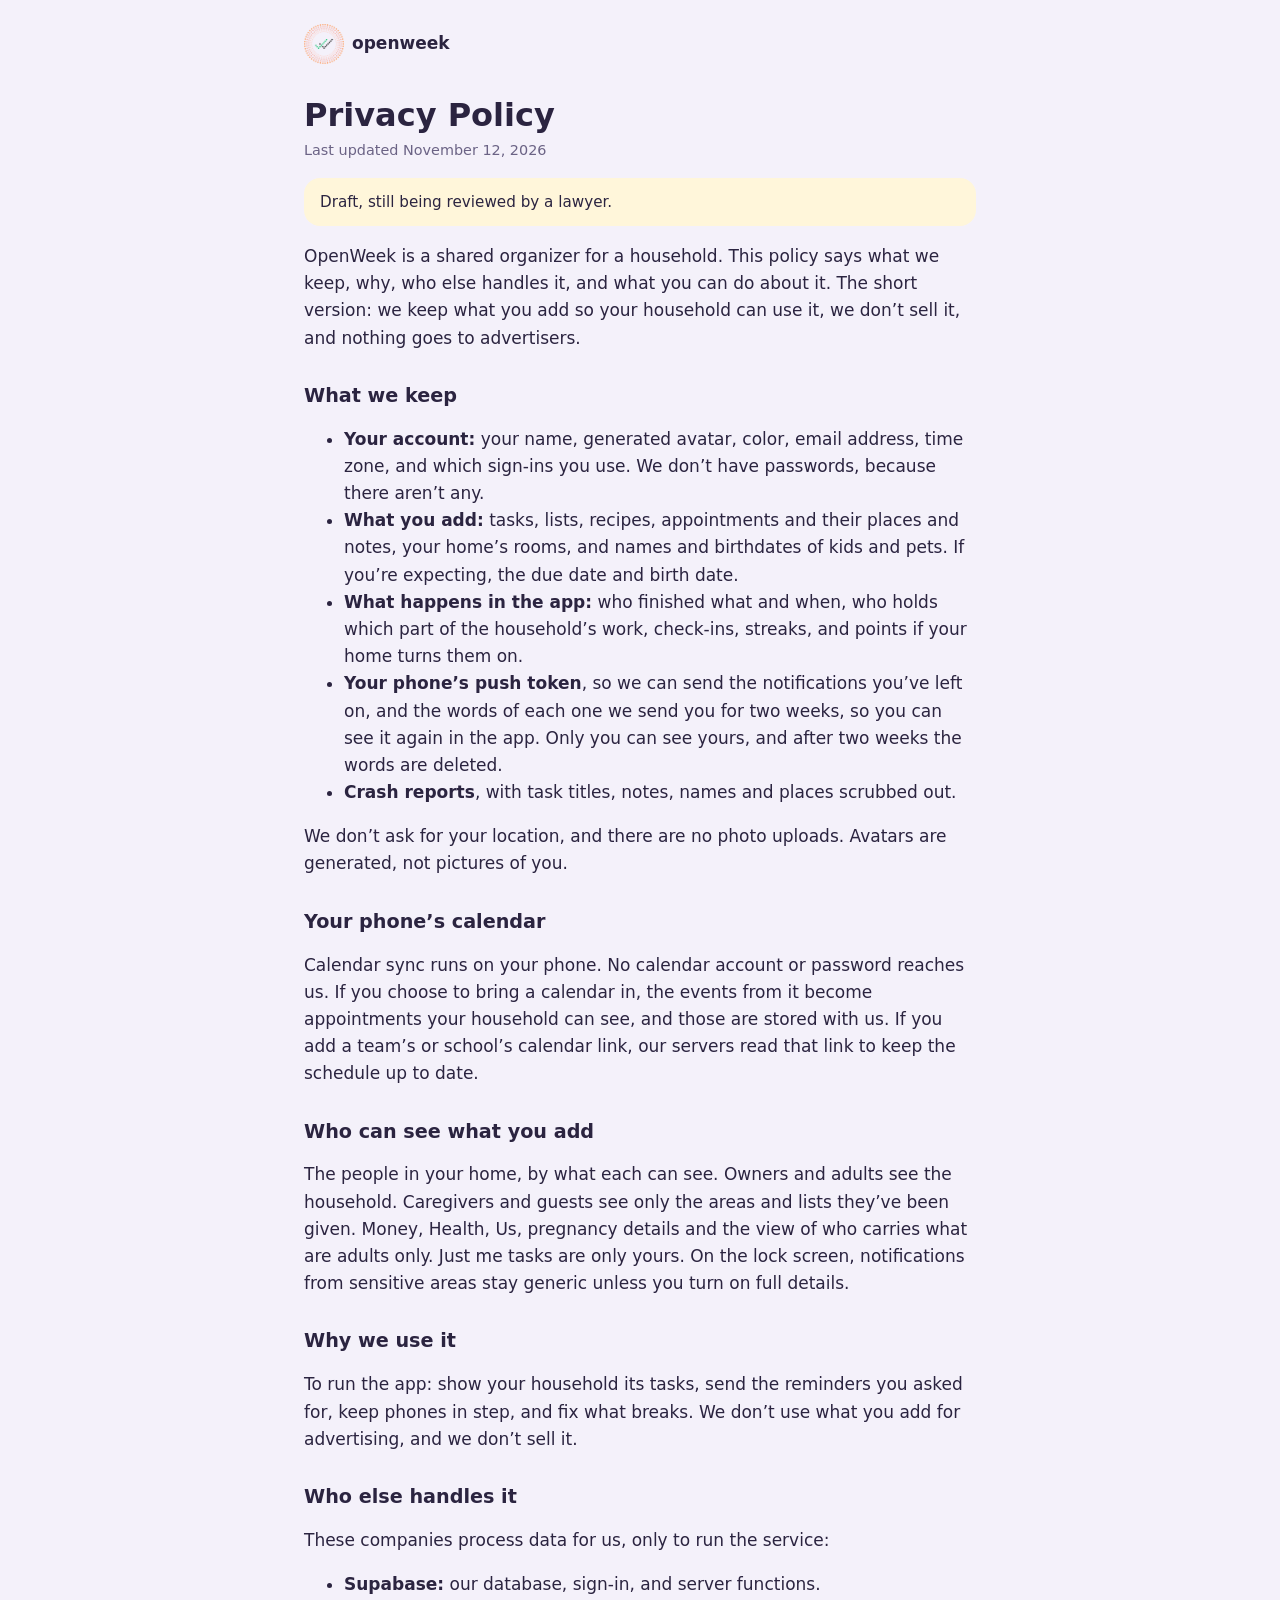
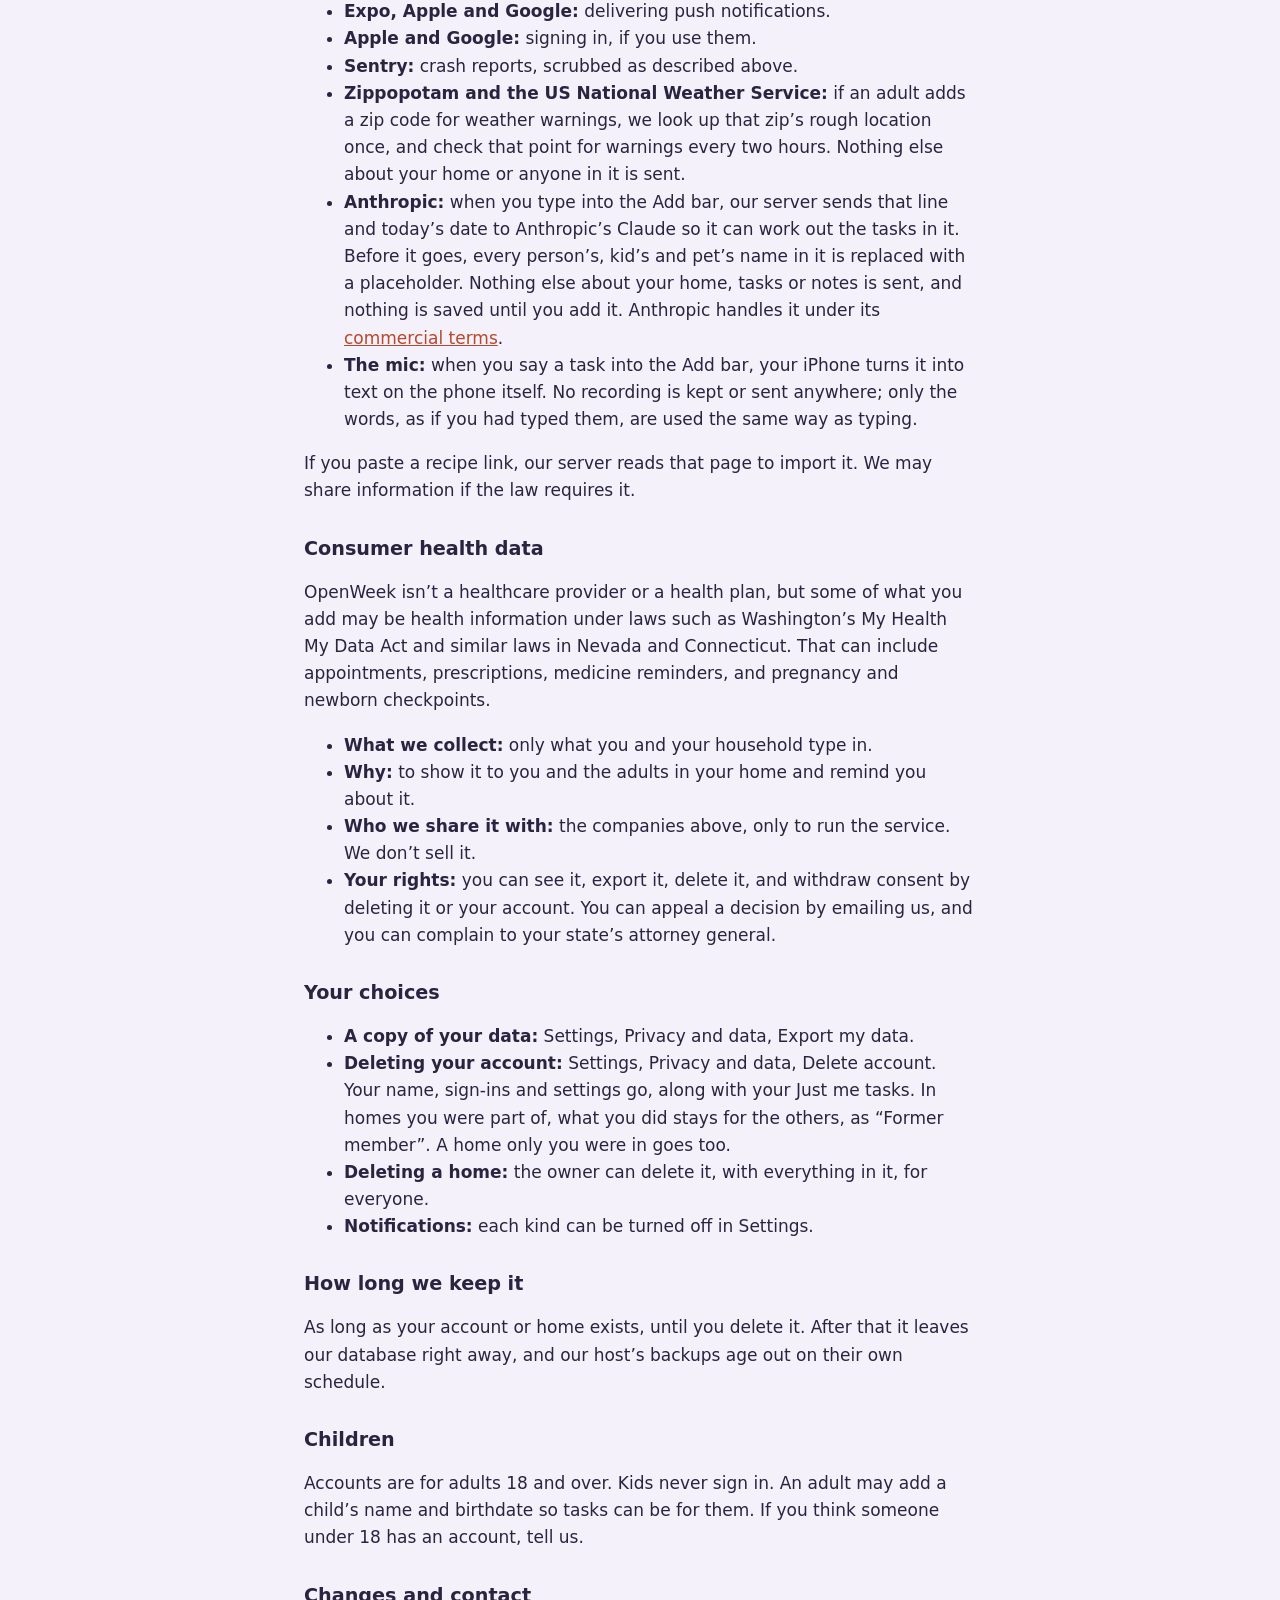
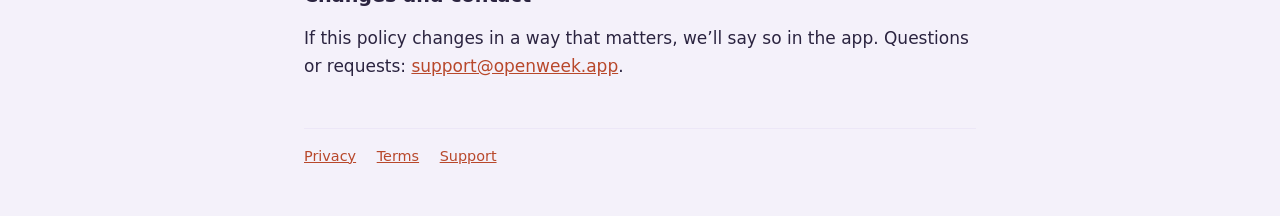
==== privacy.html @ ff708a14 "Publish the OpenWeek pages Co-Authored-By: Claude Opus 5.5 <noreply@anthropic.com>" ====
<!doctype html>
<html lang="en">
  <head>
    <meta charset="utf-8" />
    <meta name="viewport" content="width=device-width, initial-scale=1" />
    <title>Privacy · OpenWeek</title>
    <link rel="stylesheet" href="style.css" />
  </head>
  <body>
    <main>
      <header>
        <a href="./"><img src="logo.png" alt="" />openweek</a>
      </header>
      <h1>Privacy Policy</h1>
      <p class="updated">Last updated November 12, 2026</p>
      <p class="draft">Draft, still being reviewed by a lawyer.</p>

      <p>
        OpenWeek is a shared organizer for a household. This policy says what we keep, why, who else
        handles it, and what you can do about it. The short version: we keep what you add so your
        household can use it, we don’t sell it, and nothing goes to advertisers.
      </p>

      <h2>What we keep</h2>
      <ul>
        <li>
          <strong>Your account:</strong> your name, generated avatar, color, email address, time zone,
          and which sign-ins you use. We don’t have passwords, because there aren’t any.
        </li>
        <li>
          <strong>What you add:</strong> tasks, lists, recipes, appointments and their places and
          notes, your home’s rooms, and names and birthdates of kids and pets. If you’re expecting, the
          due date and birth date.
        </li>
        <li>
          <strong>What happens in the app:</strong> who finished what and when, who holds which part of
          the household’s work, check-ins, streaks, and points if your home turns them on.
        </li>
        <li>
          <strong>Your phone’s push token</strong>, so we can send the notifications you’ve left on, and
          the words of each one we send you for two weeks, so you can see it again in the app. Only
          you can see yours, and after two weeks the words are deleted.
        </li>
        <li>
          <strong>Crash reports</strong>, with task titles, notes, names and places scrubbed out.
        </li>
      </ul>
      <p>
        We don’t ask for your location, and there are no photo uploads. Avatars are generated, not
        pictures of you.
      </p>

      <h2>Your phone’s calendar</h2>
      <p>
        Calendar sync runs on your phone. No calendar account or password reaches us. If you choose to
        bring a calendar in, the events from it become appointments your household can see, and those
        are stored with us. If you add a team’s or school’s calendar link, our servers read that link to
        keep the schedule up to date.
      </p>

      <h2>Who can see what you add</h2>
      <p>
        The people in your home, by what each can see. Owners and adults see the household. Caregivers
        and guests see only the areas and lists they’ve been given. Money, Health, Us, pregnancy details
        and the view of who carries what are adults only. Just me tasks are only yours. On the lock
        screen, notifications from sensitive areas stay generic unless you turn on full details.
      </p>

      <h2>Why we use it</h2>
      <p>
        To run the app: show your household its tasks, send the reminders you asked for, keep phones in
        step, and fix what breaks. We don’t use what you add for advertising, and we don’t sell it.
      </p>

      <h2>Who else handles it</h2>
      <p>These companies process data for us, only to run the service:</p>
      <ul>
        <li><strong>Supabase:</strong> our database, sign-in, and server functions.</li>
        <li><strong>Expo, Apple and Google:</strong> delivering push notifications.</li>
        <li><strong>Apple and Google:</strong> signing in, if you use them.</li>
        <li><strong>Sentry:</strong> crash reports, scrubbed as described above.</li>
        <li>
          <strong>Zippopotam and the US National Weather Service:</strong> if an adult adds a zip code
          for weather warnings, we look up that zip&rsquo;s rough location once, and check that point
          for warnings every two hours. Nothing else about your home or anyone in it is sent.
        </li>
        <li>
          <strong>Anthropic:</strong> when you type into the Add bar, our server sends that line and
          today&rsquo;s date to Anthropic&rsquo;s Claude so it can work out the tasks in it. Before it
          goes, every person&rsquo;s, kid&rsquo;s and pet&rsquo;s name in it is replaced with a
          placeholder. Nothing else about your home, tasks or notes is sent, and nothing is saved until
          you add it. Anthropic handles it under its
          <a href="https://www.anthropic.com/legal/commercial-terms">commercial terms</a>.
        </li>
        <li>
          <strong>The mic:</strong> when you say a task into the Add bar, your iPhone turns it into
          text on the phone itself. No recording is kept or sent anywhere; only the words, as if you
          had typed them, are used the same way as typing.
        </li>
      </ul>
      <p>
        If you paste a recipe link, our server reads that page to import it. We may share information if
        the law requires it.
      </p>

      <h2>Consumer health data</h2>
      <p>
        OpenWeek isn’t a healthcare provider or a health plan, but some of what you add may be health
        information under laws such as Washington’s My Health My Data Act and similar laws in Nevada and
        Connecticut. That can include appointments, prescriptions, medicine reminders, and pregnancy and
        newborn checkpoints.
      </p>
      <ul>
        <li><strong>What we collect:</strong> only what you and your household type in.</li>
        <li>
          <strong>Why:</strong> to show it to you and the adults in your home and remind you about it.
        </li>
        <li>
          <strong>Who we share it with:</strong> the companies above, only to run the service. We don’t
          sell it.
        </li>
        <li>
          <strong>Your rights:</strong> you can see it, export it, delete it, and withdraw consent by
          deleting it or your account. You can appeal a decision by emailing us, and you can complain to
          your state’s attorney general.
        </li>
      </ul>

      <h2>Your choices</h2>
      <ul>
        <li><strong>A copy of your data:</strong> Settings, Privacy and data, Export my data.</li>
        <li>
          <strong>Deleting your account:</strong> Settings, Privacy and data, Delete account. Your name,
          sign-ins and settings go, along with your Just me tasks. In homes you were part of, what you
          did stays for the others, as “Former member”. A home only you were in goes too.
        </li>
        <li>
          <strong>Deleting a home:</strong> the owner can delete it, with everything in it, for everyone.
        </li>
        <li><strong>Notifications:</strong> each kind can be turned off in Settings.</li>
      </ul>

      <h2>How long we keep it</h2>
      <p>
        As long as your account or home exists, until you delete it. After that it leaves our database
        right away, and our host’s backups age out on their own schedule.
      </p>

      <h2>Children</h2>
      <p>
        Accounts are for adults 18 and over. Kids never sign in. An adult may add a child’s name and
        birthdate so tasks can be for them. If you think someone under 18 has an account, tell us.
      </p>

      <h2>Changes and contact</h2>
      <p>
        If this policy changes in a way that matters, we’ll say so in the app. Questions or requests:
        <a href="mailto:support@openweek.app">support@openweek.app</a>.
      </p>

      <footer>
        <a href="privacy">Privacy</a>
        <a href="terms">Terms</a>
        <a href="support">Support</a>
      </footer>
    </main>
  </body>
</html>
---- style.css ----
:root {
  --background: #f4f1fa;
  --ink: #2b2440;
  --muted: #6b6385;
  --surface: #ffffff;
  --line: #ece7f7;
  --link: #b8482b;
  --draft: #fff6da;
}

* {
  box-sizing: border-box;
}

body {
  margin: 0;
  background: var(--background);
  color: var(--ink);
  font: 17px/1.6 ui-rounded, 'SF Pro Rounded', system-ui, -apple-system, 'Segoe UI', Roboto, sans-serif;
}

main {
  max-width: 44rem;
  margin: 0 auto;
  padding: 1.5rem 1rem 3rem;
}

header a {
  display: inline-flex;
  align-items: center;
  gap: 0.5rem;
  color: var(--ink);
  font-weight: 700;
  text-decoration: none;
}

header img {
  width: 2.5rem;
  height: 2.5rem;
}

h1 {
  margin: 1.5rem 0 0.25rem;
  font-size: 2rem;
  line-height: 1.2;
}

h2 {
  margin: 2rem 0 0.25rem;
  font-size: 1.2rem;
  line-height: 1.3;
}

a {
  color: var(--link);
}

.updated {
  margin: 0;
  color: var(--muted);
  font-size: 0.9rem;
}

.draft {
  margin: 1rem 0 0;
  padding: 0.75rem 1rem;
  border-radius: 1rem;
  background: var(--draft);
  font-size: 0.95rem;
}

.card {
  margin: 1.5rem 0 0;
  padding: 1rem 1.25rem;
  border-radius: 1.25rem;
  background: var(--surface);
}

.hero {
  padding-top: 3rem;
  text-align: center;
}

.hero img {
  width: 9rem;
  height: 9rem;
}

.tagline {
  margin: 0.5rem auto 0;
  max-width: 30rem;
  color: var(--muted);
  font-size: 1.15rem;
}

footer {
  margin-top: 3rem;
  padding-top: 1rem;
  border-top: 1px solid var(--line);
  color: var(--muted);
  font-size: 0.9rem;
}

footer a {
  margin-right: 1rem;
}
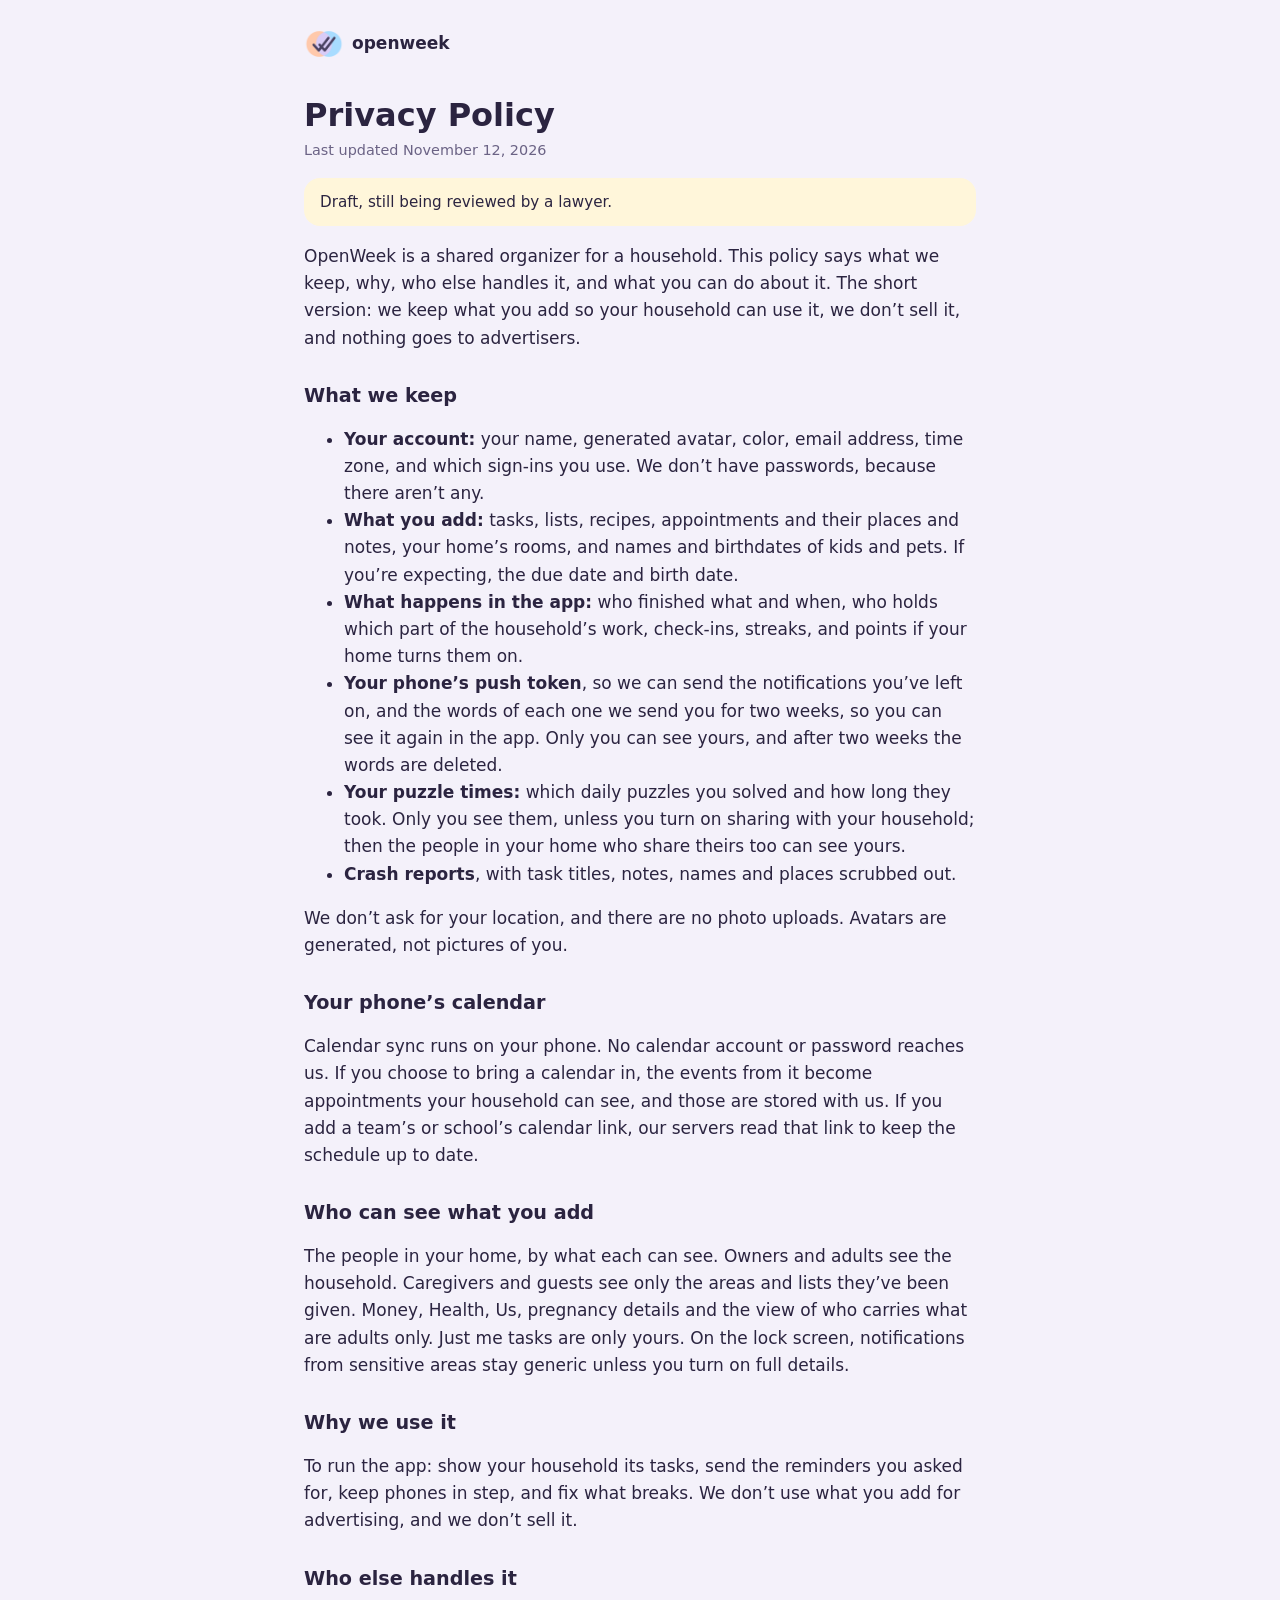
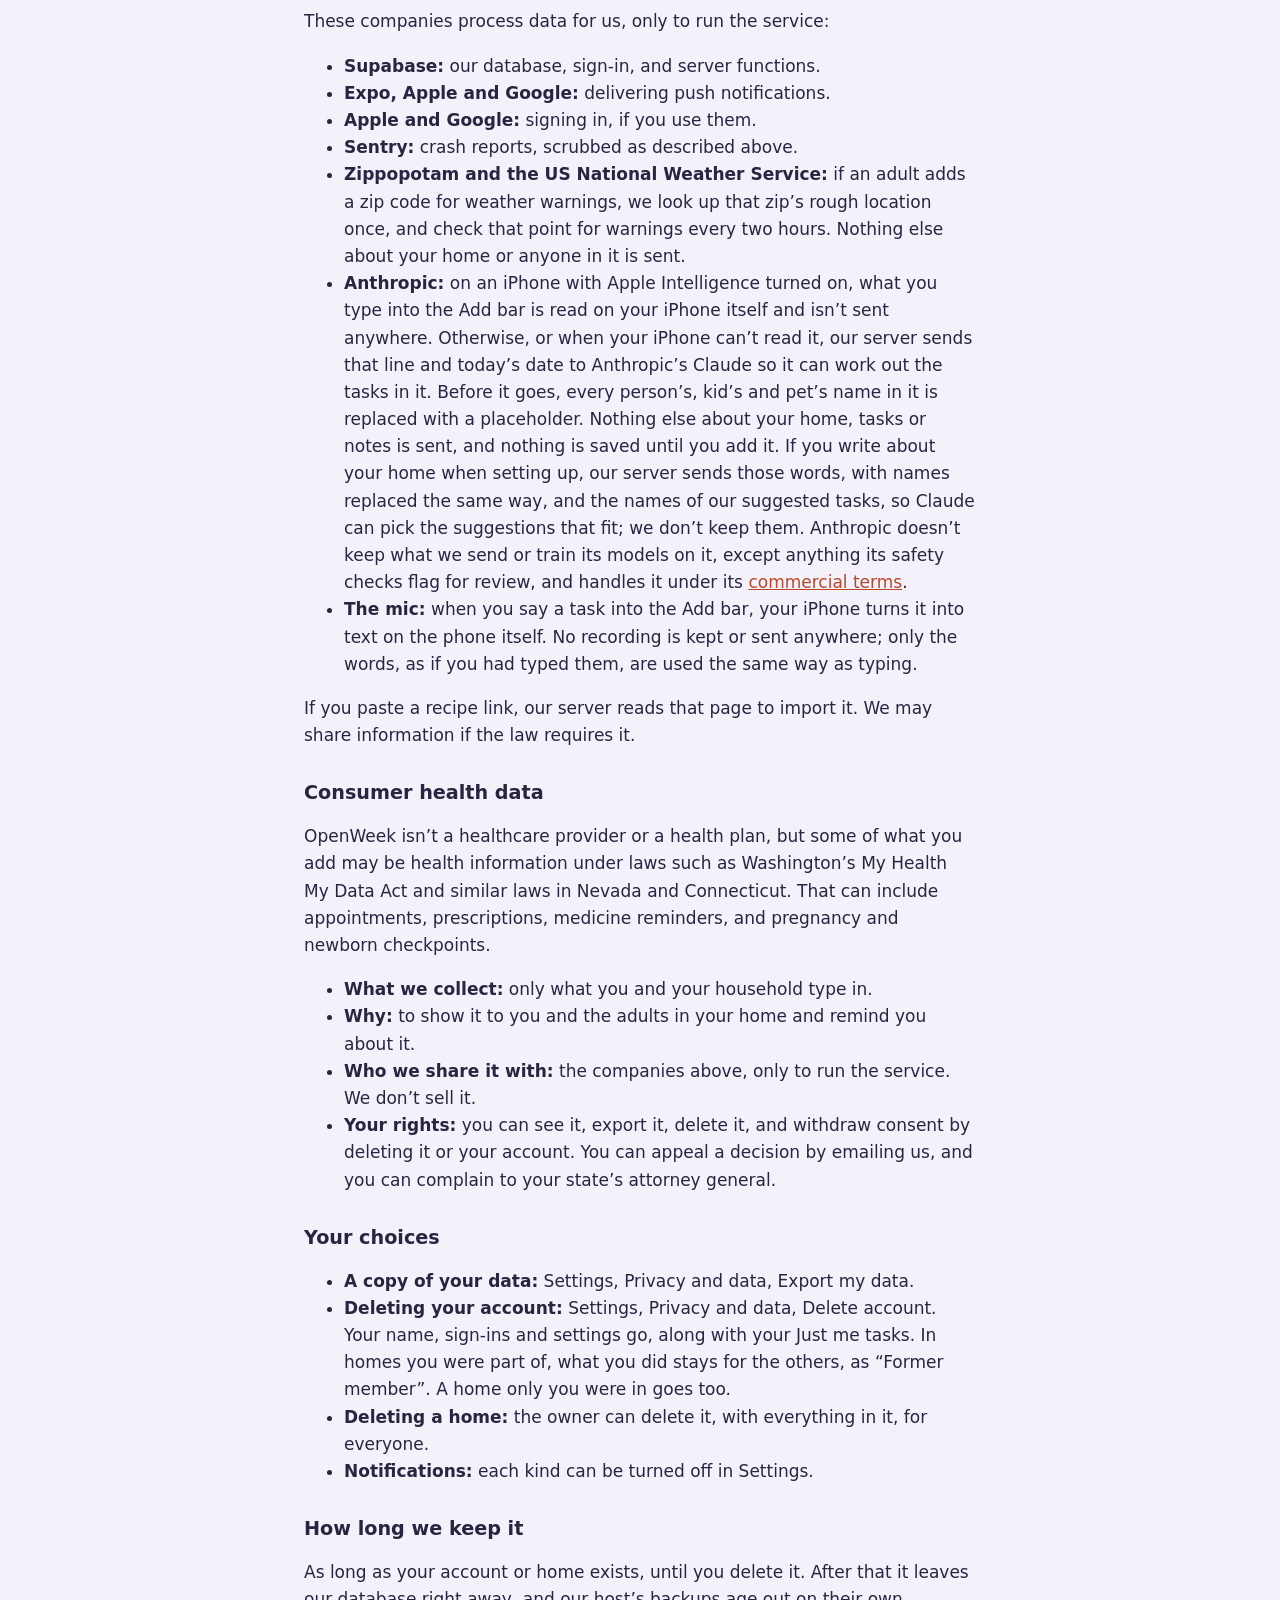
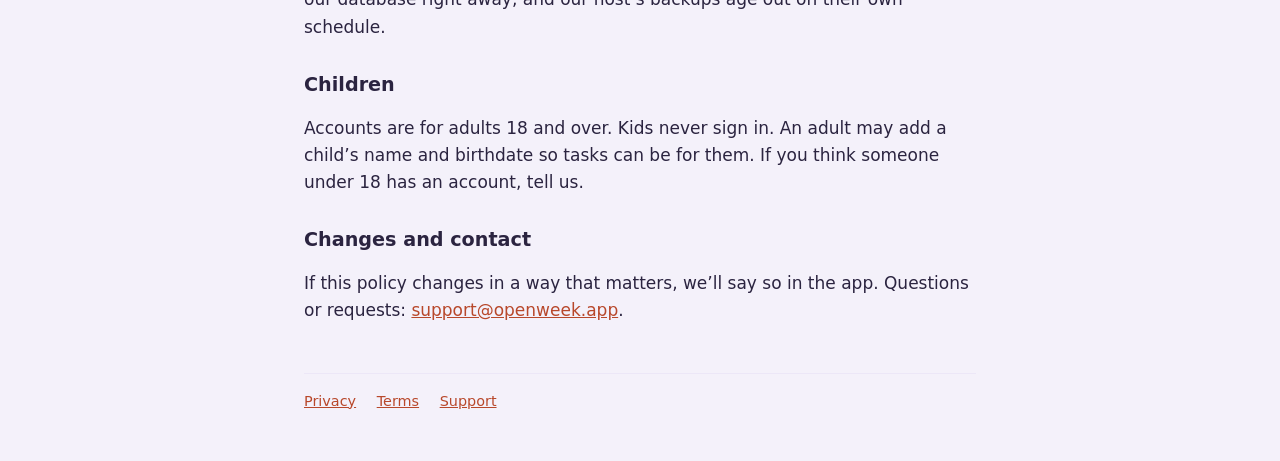
==== commit 59fe2a4b: "Publish the OpenWeek pages Co-Authored-By: Claude Opus 5.5 <noreply@anthropic.com>" ====
--- a/privacy.html
+++ b/privacy.html
@@ -24,22 +24,27 @@
       <h2>What we keep</h2>
       <ul>
         <li>
-          <strong>Your account:</strong> your name, generated avatar, color, email address, time zone,
-          and which sign-ins you use. We don’t have passwords, because there aren’t any.
+          <strong>Your account:</strong> your name, generated avatar, color, email address, time
+          zone, and which sign-ins you use. We don’t have passwords, because there aren’t any.
         </li>
         <li>
           <strong>What you add:</strong> tasks, lists, recipes, appointments and their places and
-          notes, your home’s rooms, and names and birthdates of kids and pets. If you’re expecting, the
-          due date and birth date.
+          notes, your home’s rooms, and names and birthdates of kids and pets. If you’re expecting,
+          the due date and birth date.
         </li>
         <li>
-          <strong>What happens in the app:</strong> who finished what and when, who holds which part of
-          the household’s work, check-ins, streaks, and points if your home turns them on.
+          <strong>What happens in the app:</strong> who finished what and when, who holds which part
+          of the household’s work, check-ins, streaks, and points if your home turns them on.
         </li>
         <li>
-          <strong>Your phone’s push token</strong>, so we can send the notifications you’ve left on, and
-          the words of each one we send you for two weeks, so you can see it again in the app. Only
-          you can see yours, and after two weeks the words are deleted.
+          <strong>Your phone’s push token</strong>, so we can send the notifications you’ve left on,
+          and the words of each one we send you for two weeks, so you can see it again in the app.
+          Only you can see yours, and after two weeks the words are deleted.
+        </li>
+        <li>
+          <strong>Your puzzle times:</strong> which daily puzzles you solved and how long they took.
+          Only you see them, unless you turn on sharing with your household; then the people in your
+          home who share theirs too can see yours.
         </li>
         <li>
           <strong>Crash reports</strong>, with task titles, notes, names and places scrubbed out.
@@ -52,24 +57,26 @@
 
       <h2>Your phone’s calendar</h2>
       <p>
-        Calendar sync runs on your phone. No calendar account or password reaches us. If you choose to
-        bring a calendar in, the events from it become appointments your household can see, and those
-        are stored with us. If you add a team’s or school’s calendar link, our servers read that link to
-        keep the schedule up to date.
+        Calendar sync runs on your phone. No calendar account or password reaches us. If you choose
+        to bring a calendar in, the events from it become appointments your household can see, and
+        those are stored with us. If you add a team’s or school’s calendar link, our servers read
+        that link to keep the schedule up to date.
       </p>
 
       <h2>Who can see what you add</h2>
       <p>
-        The people in your home, by what each can see. Owners and adults see the household. Caregivers
-        and guests see only the areas and lists they’ve been given. Money, Health, Us, pregnancy details
-        and the view of who carries what are adults only. Just me tasks are only yours. On the lock
-        screen, notifications from sensitive areas stay generic unless you turn on full details.
+        The people in your home, by what each can see. Owners and adults see the household.
+        Caregivers and guests see only the areas and lists they’ve been given. Money, Health, Us,
+        pregnancy details and the view of who carries what are adults only. Just me tasks are only
+        yours. On the lock screen, notifications from sensitive areas stay generic unless you turn
+        on full details.
       </p>
 
       <h2>Why we use it</h2>
       <p>
-        To run the app: show your household its tasks, send the reminders you asked for, keep phones in
-        step, and fix what breaks. We don’t use what you add for advertising, and we don’t sell it.
+        To run the app: show your household its tasks, send the reminders you asked for, keep phones
+        in step, and fix what breaks. We don’t use what you add for advertising, and we don’t sell
+        it.
       </p>
 
       <h2>Who else handles it</h2>
@@ -80,16 +87,22 @@
         <li><strong>Apple and Google:</strong> signing in, if you use them.</li>
         <li><strong>Sentry:</strong> crash reports, scrubbed as described above.</li>
         <li>
-          <strong>Zippopotam and the US National Weather Service:</strong> if an adult adds a zip code
-          for weather warnings, we look up that zip&rsquo;s rough location once, and check that point
-          for warnings every two hours. Nothing else about your home or anyone in it is sent.
+          <strong>Zippopotam and the US National Weather Service:</strong> if an adult adds a zip
+          code for weather warnings, we look up that zip&rsquo;s rough location once, and check that
+          point for warnings every two hours. Nothing else about your home or anyone in it is sent.
         </li>
         <li>
-          <strong>Anthropic:</strong> when you type into the Add bar, our server sends that line and
-          today&rsquo;s date to Anthropic&rsquo;s Claude so it can work out the tasks in it. Before it
-          goes, every person&rsquo;s, kid&rsquo;s and pet&rsquo;s name in it is replaced with a
-          placeholder. Nothing else about your home, tasks or notes is sent, and nothing is saved until
-          you add it. Anthropic handles it under its
+          <strong>Anthropic:</strong> on an iPhone with Apple Intelligence turned on, what you type
+          into the Add bar is read on your iPhone itself and isn&rsquo;t sent anywhere. Otherwise,
+          or when your iPhone can&rsquo;t read it, our server sends that line and today&rsquo;s date
+          to Anthropic&rsquo;s Claude so it can work out the tasks in it. Before it goes, every
+          person&rsquo;s, kid&rsquo;s and pet&rsquo;s name in it is replaced with a placeholder.
+          Nothing else about your home, tasks or notes is sent, and nothing is saved until you add
+          it. If you write about your home when setting up, our server sends those words, with names
+          replaced the same way, and the names of our suggested tasks, so Claude can pick the
+          suggestions that fit; we don&rsquo;t keep them. Anthropic doesn&rsquo;t keep what we send
+          or train its models on it, except anything its safety checks flag for review, and handles
+          it under its
           <a href="https://www.anthropic.com/legal/commercial-terms">commercial terms</a>.
         </li>
         <li>
@@ -99,30 +112,31 @@
         </li>
       </ul>
       <p>
-        If you paste a recipe link, our server reads that page to import it. We may share information if
-        the law requires it.
+        If you paste a recipe link, our server reads that page to import it. We may share
+        information if the law requires it.
       </p>
 
       <h2>Consumer health data</h2>
       <p>
-        OpenWeek isn’t a healthcare provider or a health plan, but some of what you add may be health
-        information under laws such as Washington’s My Health My Data Act and similar laws in Nevada and
-        Connecticut. That can include appointments, prescriptions, medicine reminders, and pregnancy and
-        newborn checkpoints.
+        OpenWeek isn’t a healthcare provider or a health plan, but some of what you add may be
+        health information under laws such as Washington’s My Health My Data Act and similar laws in
+        Nevada and Connecticut. That can include appointments, prescriptions, medicine reminders,
+        and pregnancy and newborn checkpoints.
       </p>
       <ul>
         <li><strong>What we collect:</strong> only what you and your household type in.</li>
         <li>
-          <strong>Why:</strong> to show it to you and the adults in your home and remind you about it.
+          <strong>Why:</strong> to show it to you and the adults in your home and remind you about
+          it.
         </li>
         <li>
-          <strong>Who we share it with:</strong> the companies above, only to run the service. We don’t
-          sell it.
+          <strong>Who we share it with:</strong> the companies above, only to run the service. We
+          don’t sell it.
         </li>
         <li>
-          <strong>Your rights:</strong> you can see it, export it, delete it, and withdraw consent by
-          deleting it or your account. You can appeal a decision by emailing us, and you can complain to
-          your state’s attorney general.
+          <strong>Your rights:</strong> you can see it, export it, delete it, and withdraw consent
+          by deleting it or your account. You can appeal a decision by emailing us, and you can
+          complain to your state’s attorney general.
         </li>
       </ul>
 
@@ -130,20 +144,21 @@
       <ul>
         <li><strong>A copy of your data:</strong> Settings, Privacy and data, Export my data.</li>
         <li>
-          <strong>Deleting your account:</strong> Settings, Privacy and data, Delete account. Your name,
-          sign-ins and settings go, along with your Just me tasks. In homes you were part of, what you
-          did stays for the others, as “Former member”. A home only you were in goes too.
+          <strong>Deleting your account:</strong> Settings, Privacy and data, Delete account. Your
+          name, sign-ins and settings go, along with your Just me tasks. In homes you were part of,
+          what you did stays for the others, as “Former member”. A home only you were in goes too.
         </li>
         <li>
-          <strong>Deleting a home:</strong> the owner can delete it, with everything in it, for everyone.
+          <strong>Deleting a home:</strong> the owner can delete it, with everything in it, for
+          everyone.
         </li>
         <li><strong>Notifications:</strong> each kind can be turned off in Settings.</li>
       </ul>
 
       <h2>How long we keep it</h2>
       <p>
-        As long as your account or home exists, until you delete it. After that it leaves our database
-        right away, and our host’s backups age out on their own schedule.
+        As long as your account or home exists, until you delete it. After that it leaves our
+        database right away, and our host’s backups age out on their own schedule.
       </p>
 
       <h2>Children</h2>
@@ -154,7 +169,8 @@
 
       <h2>Changes and contact</h2>
       <p>
-        If this policy changes in a way that matters, we’ll say so in the app. Questions or requests:
+        If this policy changes in a way that matters, we’ll say so in the app. Questions or
+        requests:
         <a href="mailto:support@openweek.app">support@openweek.app</a>.
       </p>
 
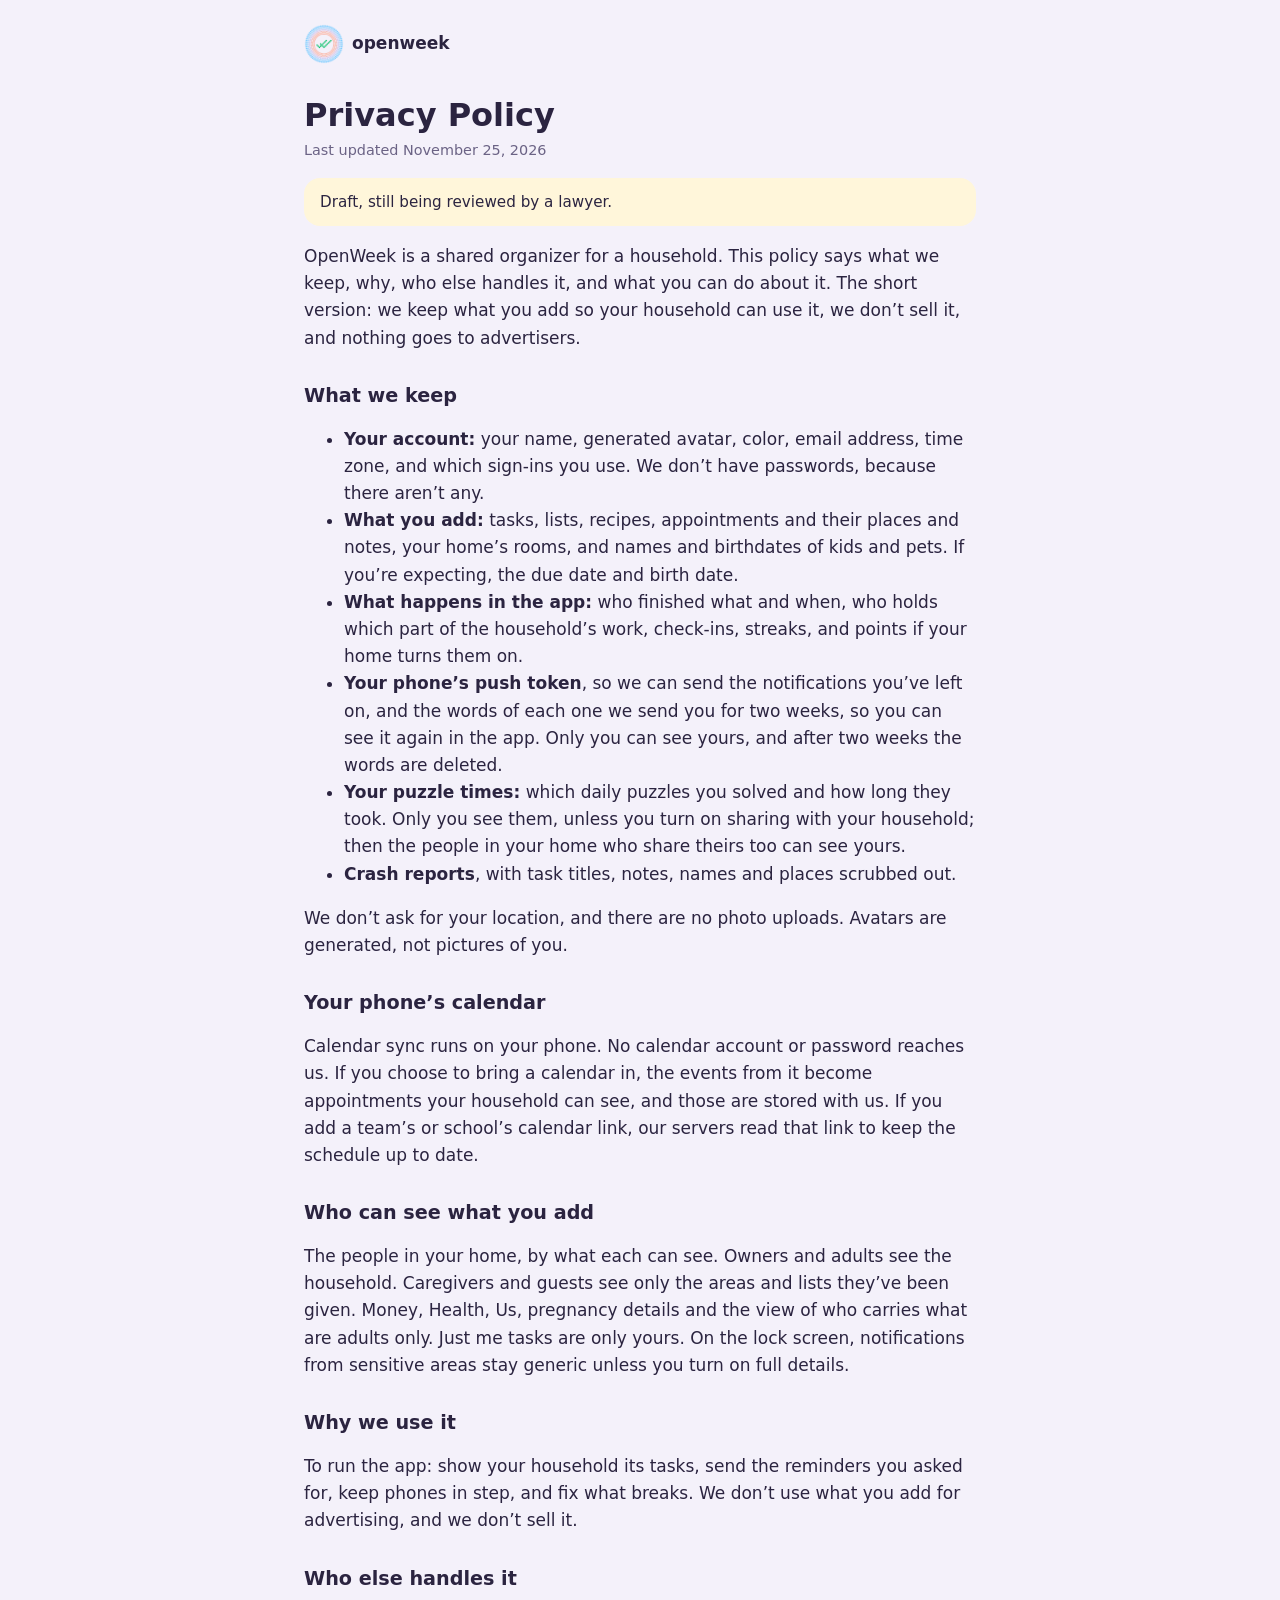
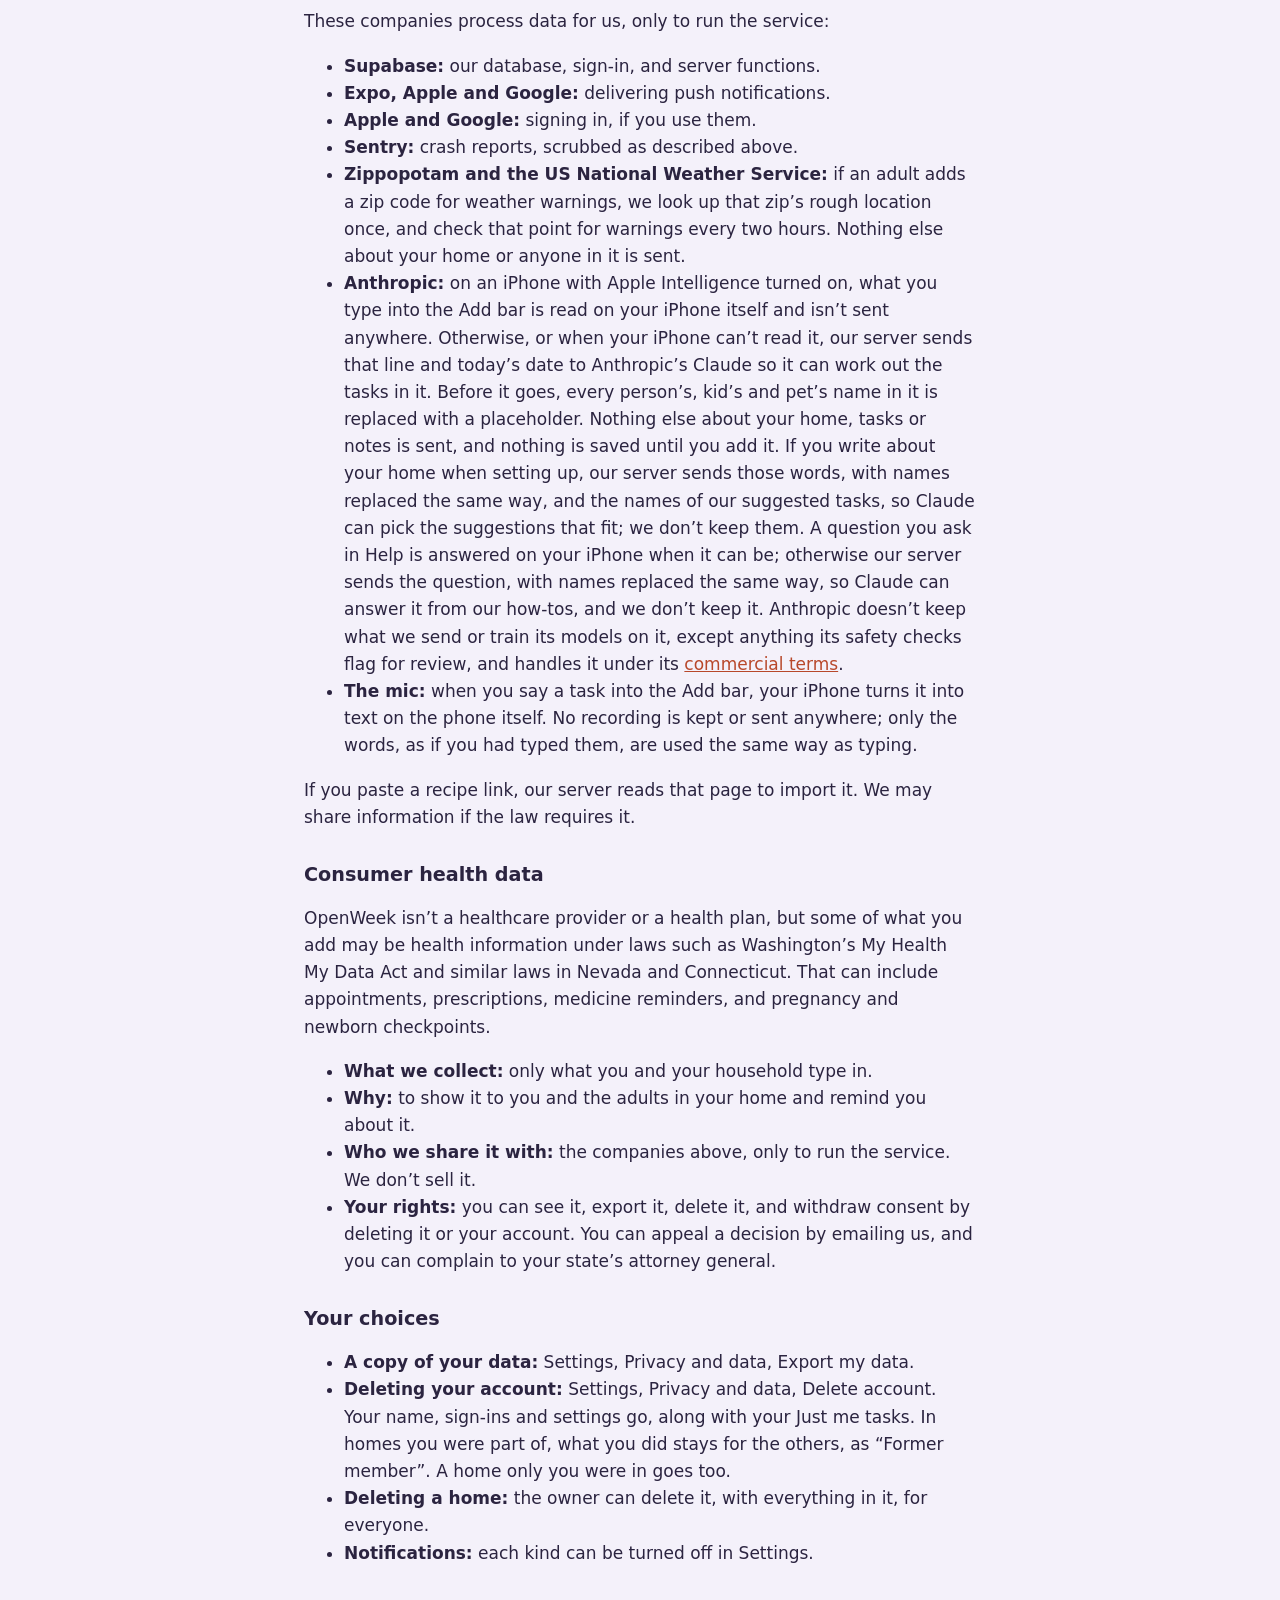
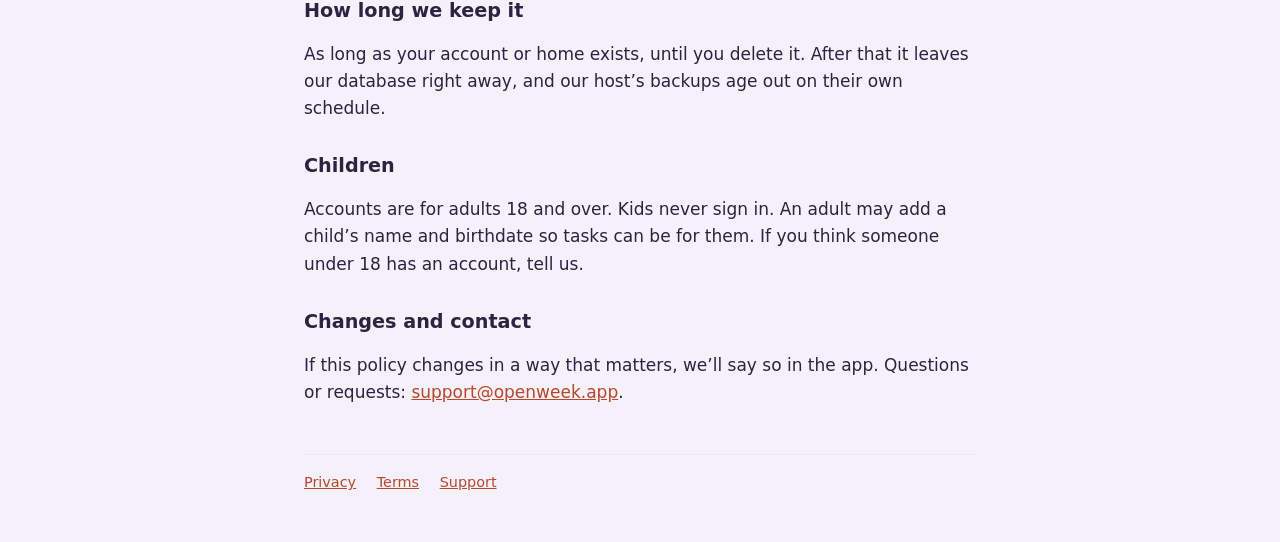
==== commit d2d01444: "Publish the OpenWeek pages Co-Authored-By: Claude Opus 5.5 <noreply@anthropic.com>" ====
--- a/privacy.html
+++ b/privacy.html
@@ -4,6 +4,8 @@
     <meta charset="utf-8" />
     <meta name="viewport" content="width=device-width, initial-scale=1" />
     <title>Privacy · OpenWeek</title>
+    <link rel="icon" type="image/png" href="icon.png" />
+    <link rel="apple-touch-icon" href="icon.png" />
     <link rel="stylesheet" href="style.css" />
   </head>
   <body>
@@ -12,7 +14,7 @@
         <a href="./"><img src="logo.png" alt="" />openweek</a>
       </header>
       <h1>Privacy Policy</h1>
-      <p class="updated">Last updated November 12, 2026</p>
+      <p class="updated">Last updated November 25, 2026</p>
       <p class="draft">Draft, still being reviewed by a lawyer.</p>
 
       <p>
@@ -100,7 +102,10 @@
           Nothing else about your home, tasks or notes is sent, and nothing is saved until you add
           it. If you write about your home when setting up, our server sends those words, with names
           replaced the same way, and the names of our suggested tasks, so Claude can pick the
-          suggestions that fit; we don&rsquo;t keep them. Anthropic doesn&rsquo;t keep what we send
+          suggestions that fit; we don&rsquo;t keep them. A question you ask in Help is answered on
+          your iPhone when it can be; otherwise our server sends the question, with names replaced
+          the same way, so Claude can answer it from our how-tos, and we don&rsquo;t keep it.
+          Anthropic doesn&rsquo;t keep what we send
           or train its models on it, except anything its safety checks flag for review, and handles
           it under its
           <a href="https://www.anthropic.com/legal/commercial-terms">commercial terms</a>.
